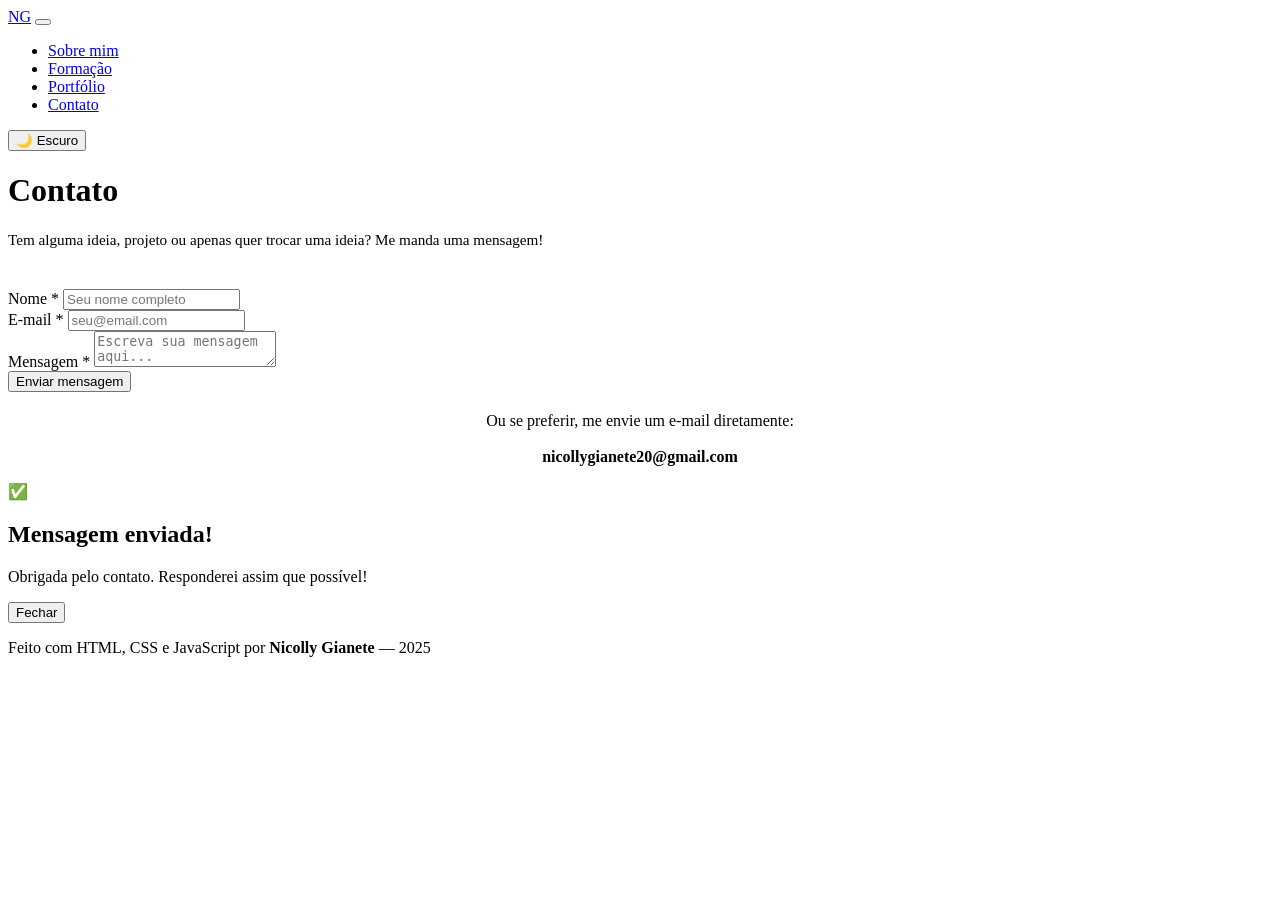
==== contato.html @ 5b88a926 "Add files via upload" ====
<!DOCTYPE html>
<html lang="pt-br">
<head>
  <meta charset="UTF-8">
  <!-- Responsividade em dispositivos móveis -->
  <meta name="viewport" content="width=device-width, initial-scale=1.0">
  <title>Nicolly Gianete | Contato</title>
  <!-- Folha de estilos externa -->
  <link rel="stylesheet" href="css/style.css">
</head>
<body>

  <!-- ========================================
       CABEÇALHO COM MENU DE NAVEGAÇÃO
       Mesmo menu em todas as páginas
       ======================================== -->
  <header>
    <div class="header-interno">

      <a href="sobre.html" class="logo-menu">NG</a>

      <!-- Botão hamburger (mobile) -->
      <button id="btn-menu" aria-label="Abrir menu">
        <span></span>
        <span></span>
        <span></span>
      </button>

      <nav>
        <ul>
          <li><a href="sobre.html">Sobre mim</a></li>
          <li><a href="formacao.html">Formação</a></li>
          <li><a href="portfolio.html">Portfólio</a></li>
          <li><a href="contato.html">Contato</a></li>
        </ul>
      </nav>

      <button id="btn-tema">🌙 Escuro</button>

    </div>
  </header>

  <!-- ========================================
       CONTEÚDO PRINCIPAL — CONTATO
       ======================================== -->
  <main>
    <div class="container">

      <h1 class="titulo-secao">Contato</h1>
      <div class="linha-divisora"></div>

      <p style="color: var(--cor-texto-suave); margin-bottom: 40px; font-size: 0.95rem;">
        Tem alguma ideia, projeto ou apenas quer trocar uma ideia? 
        Me manda uma mensagem!
      </p>

      <!-- ----------------------------------------
           FORMULÁRIO DE CONTATO
           Validação feita em JavaScript (contato.js)
           ---------------------------------------- -->
      <div class="form-contato">

        <!-- O atributo action está vazio pois o envio é simulado por JS -->
        <form id="form-contato" novalidate>

          <!-- Campo: Nome -->
          <div class="form-grupo">
            <label for="campo-nome">Nome *</label>
            <input
              type="text"
              id="campo-nome"
              name="nome"
              placeholder="Seu nome completo"
              autocomplete="name"
            >
            <!-- Mensagem de erro — exibida via JS se inválido -->
            <span class="msg-erro" id="erro-nome"></span>
          </div>

          <!-- Campo: E-mail -->
          <div class="form-grupo">
            <label for="campo-email">E-mail *</label>
            <input
              type="email"
              id="campo-email"
              name="email"
              placeholder="seu@email.com"
              autocomplete="email"
            >
            <!-- Mensagem de erro — exibida via JS se inválido -->
            <span class="msg-erro" id="erro-email"></span>
          </div>

          <!-- Campo: Mensagem -->
          <div class="form-grupo">
            <label for="campo-mensagem">Mensagem *</label>
            <textarea
              id="campo-mensagem"
              name="mensagem"
              placeholder="Escreva sua mensagem aqui..."
            ></textarea>
            <!-- Mensagem de erro — exibida via JS se inválido -->
            <span class="msg-erro" id="erro-mensagem"></span>
          </div>

          <!-- Botão de envio -->
          <button type="submit" class="btn-enviar">Enviar mensagem</button>

        </form>
      </div>

      <!-- Informação de e-mail direto -->
      <div class="card" style="margin-top: 20px; text-align: center;">
        <p class="card-texto">
          Ou se preferir, me envie um e-mail diretamente:
          <br><br>
          <a href="mailto:nicollygianete20@gmail.com" style="color: var(--cor-destaque); text-decoration: none; font-weight: 600;">
            nicollygianete20@gmail.com
          </a>
        </p>
      </div>

    </div>
  </main>

  <!-- ========================================
       MODAL DE CONFIRMAÇÃO DE ENVIO
       Exibido pelo JavaScript após envio válido
       ======================================== -->
  <div class="modal-overlay" id="modal-sucesso" role="dialog" aria-modal="true">
    <div class="modal-caixa">
      <div class="modal-icone">✅</div>
      <h2 class="modal-titulo">Mensagem enviada!</h2>
      <p class="modal-texto">
        Obrigada pelo contato. Responderei assim que possível!
      </p>
      <button class="btn-fechar-modal" id="btn-fechar-modal">Fechar</button>
    </div>
  </div>

  <!-- ========================================
       RODAPÉ
       ======================================== -->
  <footer>
    <p>Feito com HTML, CSS e JavaScript por <strong>Nicolly Gianete</strong> — 2025</p>
  </footer>

  <!-- Script principal (menu + tema) -->
  <script src="js/main.js"></script>
  <!-- Script específico desta página: validação do formulário -->
  <script src="js/contato.js"></script>

</body>
</html>
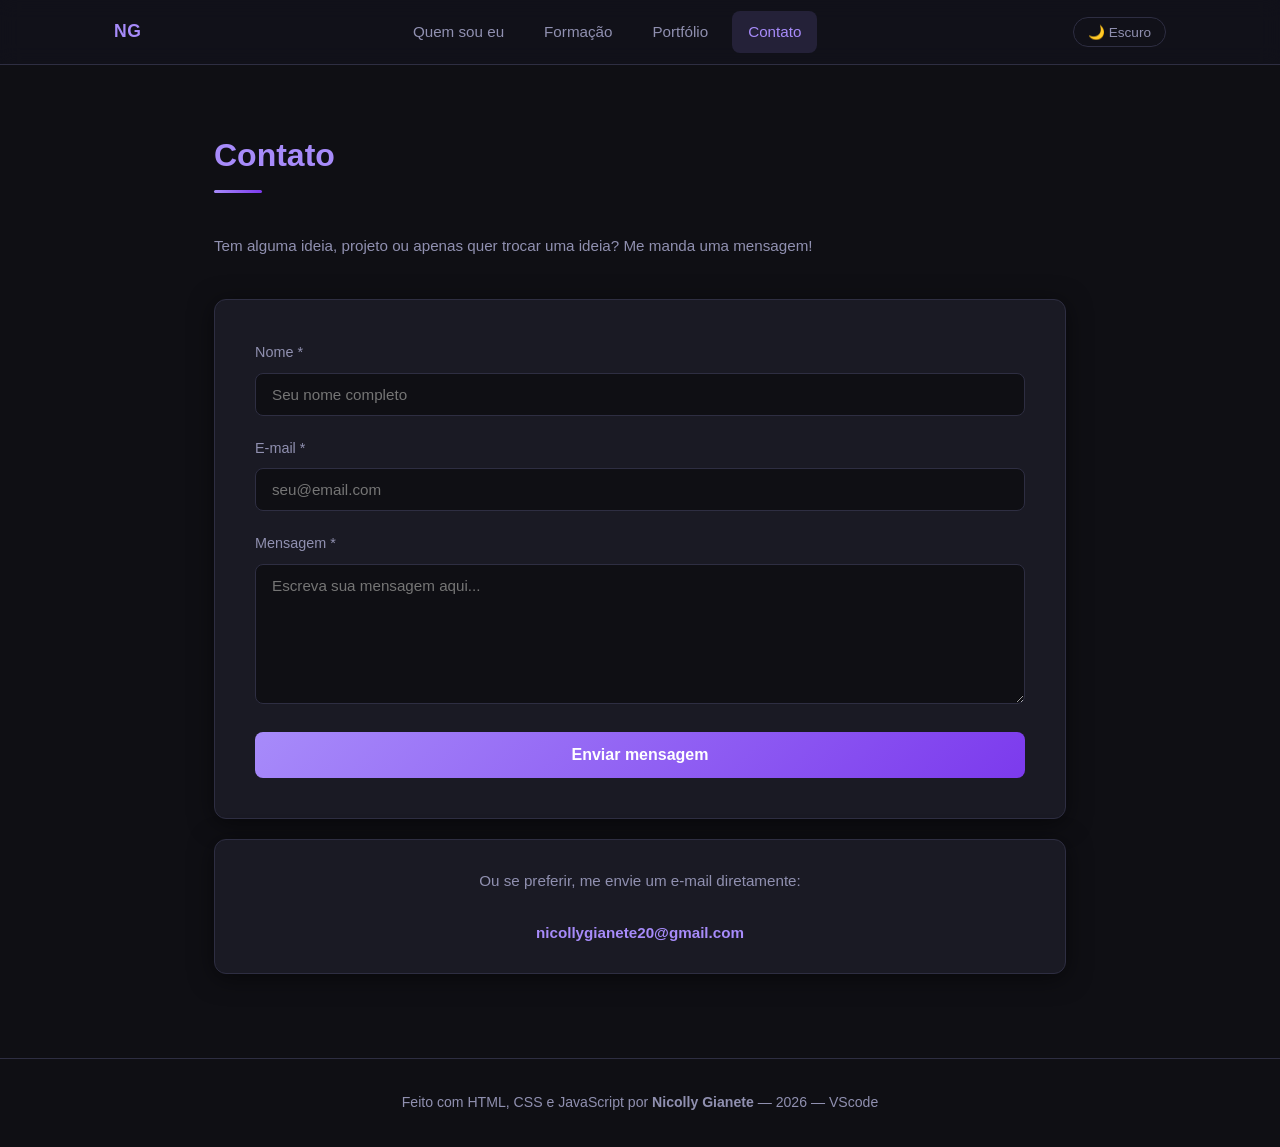
==== commit 0fc663d2: "Refactor comments" ====
--- a/contato.html
+++ b/contato.html
@@ -10,10 +10,7 @@
 </head>
 <body>
 
-  <!-- ========================================
-       CABEÇALHO COM MENU DE NAVEGAÇÃO
-       Mesmo menu em todas as páginas
-       ======================================== -->
+  <!-- CABEÇALHO COM MENU DE NAVEGAÇÃO -->
   <header>
     <div class="header-interno">
 
@@ -28,21 +25,19 @@
 
       <nav>
         <ul>
-          <li><a href="sobre.html">Sobre mim</a></li>
+          <li><a href="sobre.html">Quem sou eu</a></li>
           <li><a href="formacao.html">Formação</a></li>
           <li><a href="portfolio.html">Portfólio</a></li>
           <li><a href="contato.html">Contato</a></li>
         </ul>
       </nav>
 
-      <button id="btn-tema">🌙 Escuro</button>
+      <button id="btn-tema">Escuro</button>
 
     </div>
   </header>
 
-  <!-- ========================================
-       CONTEÚDO PRINCIPAL — CONTATO
-       ======================================== -->
+  <!-- CONTEÚDO PRINCIPAL — CONTATO -->
   <main>
     <div class="container">
 
@@ -54,13 +49,10 @@
         Me manda uma mensagem!
       </p>
 
-      <!-- ----------------------------------------
-           FORMULÁRIO DE CONTATO
-           Validação feita em JavaScript (contato.js)
-           ---------------------------------------- -->
+      <!-- FORMULÁRIO DE CONTATO -->
       <div class="form-contato">
 
-        <!-- O atributo action está vazio pois o envio é simulado por JS -->
+        <!-- O atributo action está vazio pois o envio é simulado -->
         <form id="form-contato" novalidate>
 
           <!-- Campo: Nome -->
@@ -123,13 +115,9 @@
     </div>
   </main>
 
-  <!-- ========================================
-       MODAL DE CONFIRMAÇÃO DE ENVIO
-       Exibido pelo JavaScript após envio válido
-       ======================================== -->
+  <!-- CONFIRMAÇÃO DE ENVIO -->
   <div class="modal-overlay" id="modal-sucesso" role="dialog" aria-modal="true">
     <div class="modal-caixa">
-      <div class="modal-icone">✅</div>
       <h2 class="modal-titulo">Mensagem enviada!</h2>
       <p class="modal-texto">
         Obrigada pelo contato. Responderei assim que possível!
@@ -138,11 +126,9 @@
     </div>
   </div>
 
-  <!-- ========================================
-       RODAPÉ
-       ======================================== -->
+  <!-- RODAPÉ -->
   <footer>
-    <p>Feito com HTML, CSS e JavaScript por <strong>Nicolly Gianete</strong> — 2025</p>
+    <p>Feito com HTML, CSS e JavaScript por <strong>Nicolly Gianete</strong> — 2026 — VScode</p>
   </footer>
 
   <!-- Script principal (menu + tema) -->
--- a/css/style.css
+++ b/css/style.css
@@ -0,0 +1,630 @@
+/* ========================================
+   PORTFÓLIO - NICOLLY GIANETE
+   style.css — Estilos globais e variáveis
+   ======================================== */
+
+/* --- Variáveis CSS (tema escuro padrão) --- */
+:root {
+  --cor-fundo: #0f0f14;
+  --cor-fundo-card: #1a1a24;
+  --cor-fundo-menu: #12121aee;
+  --cor-destaque: #a78bfa;       /* lilás suave */
+  --cor-destaque-2: #7c3aed;     /* lilás mais escuro para gradientes */
+  --cor-texto: #e8e8f0;
+  --cor-texto-suave: #9090b0;
+  --cor-borda: #2e2e42;
+  --cor-hover: #a78bfa22;
+  --sombra: 0 4px 24px rgba(0,0,0,0.5);
+  --raio: 12px;
+  --transicao: 0.3s ease;
+}
+
+/* --- Tema claro (ativado via JS) --- */
+body.tema-claro {
+  --cor-fundo: #f4f4f8;
+  --cor-fundo-card: #ffffff;
+  --cor-fundo-menu: #ffffffee;
+  --cor-destaque: #7c3aed;
+  --cor-destaque-2: #a78bfa;
+  --cor-texto: #1a1a2e;
+  --cor-texto-suave: #5a5a7a;
+  --cor-borda: #dddde8;
+  --cor-hover: #7c3aed18;
+  --sombra: 0 4px 24px rgba(0,0,0,0.1);
+}
+
+/* --- Reset básico --- */
+* {
+  box-sizing: border-box;
+  margin: 0;
+  padding: 0;
+}
+
+/* --- Base --- */
+html {
+  scroll-behavior: smooth;
+}
+
+body {
+  background-color: var(--cor-fundo);
+  color: var(--cor-texto);
+  font-family: 'Segoe UI', Arial, sans-serif;
+  font-size: 16px;
+  line-height: 1.7;
+  transition: background-color var(--transicao), color var(--transicao);
+}
+
+/* ========================================
+   MENU DE NAVEGAÇÃO
+   ======================================== */
+header {
+  position: fixed;
+  top: 0;
+  left: 0;
+  width: 100%;
+  background-color: var(--cor-fundo-menu);
+  backdrop-filter: blur(10px);
+  border-bottom: 1px solid var(--cor-borda);
+  z-index: 1000;
+  transition: background-color var(--transicao);
+}
+
+/* Container interno do header */
+.header-interno {
+  max-width: 1100px;
+  margin: 0 auto;
+  padding: 0 24px;
+  display: flex;
+  align-items: center;
+  justify-content: space-between;
+  height: 64px;
+}
+
+/* Logo/nome no menu */
+.logo-menu {
+  font-size: 1.1rem;
+  font-weight: 700;
+  color: var(--cor-destaque);
+  text-decoration: none;
+  letter-spacing: 0.5px;
+}
+
+/* Lista de navegação */
+nav ul {
+  list-style-type: none;
+  display: flex;
+  gap: 8px;
+}
+
+/* Links do menu */
+nav ul li a {
+  display: block;
+  color: var(--cor-texto-suave);
+  text-decoration: none;
+  padding: 8px 16px;
+  border-radius: 8px;
+  font-size: 0.95rem;
+  transition: color var(--transicao), background-color var(--transicao);
+}
+
+/* Hover nos links */
+nav ul li a:hover,
+nav ul li a.ativo {
+  color: var(--cor-destaque);
+  background-color: var(--cor-hover);
+}
+
+/* Botão tema claro/escuro */
+#btn-tema {
+  background: none;
+  border: 1px solid var(--cor-borda);
+  color: var(--cor-texto-suave);
+  padding: 6px 14px;
+  border-radius: 20px;
+  cursor: pointer;
+  font-size: 0.85rem;
+  transition: all var(--transicao);
+  white-space: nowrap;
+}
+
+#btn-tema:hover {
+  border-color: var(--cor-destaque);
+  color: var(--cor-destaque);
+}
+
+/* Botão hamburger (mobile) */
+#btn-menu {
+  display: none;
+  background: none;
+  border: none;
+  cursor: pointer;
+  flex-direction: column;
+  gap: 5px;
+  padding: 4px;
+}
+
+#btn-menu span {
+  display: block;
+  width: 24px;
+  height: 2px;
+  background-color: var(--cor-texto);
+  border-radius: 2px;
+  transition: all var(--transicao);
+}
+
+/* ========================================
+   LAYOUT GERAL DAS PÁGINAS
+   ======================================== */
+
+/* Espaço para o header fixo */
+main {
+  padding-top: 64px;
+}
+
+/* Container central */
+.container {
+  max-width: 900px;
+  margin: 0 auto;
+  padding: 64px 24px;
+}
+
+/* Título da seção */
+.titulo-secao {
+  font-size: 2rem;
+  font-weight: 700;
+  color: var(--cor-destaque);
+  margin-bottom: 8px;
+}
+
+/* Subtítulo / divisor */
+.linha-divisora {
+  width: 48px;
+  height: 3px;
+  background: linear-gradient(90deg, var(--cor-destaque), var(--cor-destaque-2));
+  border-radius: 2px;
+  margin-bottom: 40px;
+}
+
+/* ========================================
+   HERO (SEÇÃO INICIAL — SOBRE MIM)
+   ======================================== */
+.hero {
+  min-height: calc(100vh - 64px);
+  display: flex;
+  align-items: center;
+  padding: 64px 24px;
+}
+
+.hero-interno {
+  max-width: 900px;
+  margin: 0 auto;
+  width: 100%;
+}
+
+/* Saudação pequena */
+.hero-saudacao {
+  font-size: 1rem;
+  color: var(--cor-destaque);
+  letter-spacing: 2px;
+  text-transform: uppercase;
+  margin-bottom: 16px;
+}
+
+/* Nome principal */
+.hero-nome {
+  font-size: clamp(2.5rem, 6vw, 4rem);
+  font-weight: 800;
+  line-height: 1.1;
+  margin-bottom: 16px;
+  color: var(--cor-texto);
+}
+
+/* Destaque no nome */
+.hero-nome span {
+  color: var(--cor-destaque);
+}
+
+/* Descrição */
+.hero-descricao {
+  font-size: 1.1rem;
+  color: var(--cor-texto-suave);
+  max-width: 540px;
+  margin-bottom: 32px;
+}
+
+/* Tags de hobbies */
+.hero-tags {
+  display: flex;
+  flex-wrap: wrap;
+  gap: 10px;
+  margin-bottom: 40px;
+}
+
+.tag {
+  background-color: var(--cor-fundo-card);
+  border: 1px solid var(--cor-borda);
+  color: var(--cor-texto-suave);
+  padding: 6px 16px;
+  border-radius: 20px;
+  font-size: 0.88rem;
+  transition: all var(--transicao);
+}
+
+.tag:hover {
+  border-color: var(--cor-destaque);
+  color: var(--cor-destaque);
+}
+
+/* Botão CTA */
+.btn-primario {
+  display: inline-block;
+  background: linear-gradient(135deg, var(--cor-destaque), var(--cor-destaque-2));
+  color: #fff;
+  padding: 14px 32px;
+  border-radius: 8px;
+  text-decoration: none;
+  font-weight: 600;
+  font-size: 0.95rem;
+  transition: opacity var(--transicao), transform var(--transicao);
+}
+
+.btn-primario:hover {
+  opacity: 0.88;
+  transform: translateY(-2px);
+}
+
+/* ========================================
+   CARDS GENÉRICOS
+   ======================================== */
+.card {
+  background-color: var(--cor-fundo-card);
+  border: 1px solid var(--cor-borda);
+  border-radius: var(--raio);
+  padding: 28px 32px;
+  margin-bottom: 20px;
+  box-shadow: var(--sombra);
+  transition: border-color var(--transicao), transform var(--transicao);
+}
+
+.card:hover {
+  border-color: var(--cor-destaque);
+  transform: translateY(-3px);
+}
+
+.card-titulo {
+  font-size: 1.1rem;
+  font-weight: 700;
+  color: var(--cor-texto);
+  margin-bottom: 6px;
+}
+
+.card-subtitulo {
+  font-size: 0.9rem;
+  color: var(--cor-destaque);
+  margin-bottom: 8px;
+}
+
+.card-texto {
+  font-size: 0.95rem;
+  color: var(--cor-texto-suave);
+}
+
+/* Badge de status */
+.badge {
+  display: inline-block;
+  font-size: 0.78rem;
+  padding: 3px 12px;
+  border-radius: 20px;
+  font-weight: 600;
+  margin-top: 10px;
+}
+
+.badge-concluido {
+  background-color: #16a34a22;
+  color: #4ade80;
+  border: 1px solid #4ade8044;
+}
+
+.badge-andamento {
+  background-color: var(--cor-hover);
+  color: var(--cor-destaque);
+  border: 1px solid var(--cor-destaque);
+}
+
+/* ========================================
+   FORMAÇÃO — GRID
+   ======================================== */
+.grid-2 {
+  display: grid;
+  grid-template-columns: repeat(2, 1fr);
+  gap: 20px;
+}
+
+/* ========================================
+   PORTFÓLIO — CARDS DE PROJETO
+   ======================================== */
+.card-projeto {
+  background-color: var(--cor-fundo-card);
+  border: 1px solid var(--cor-borda);
+  border-radius: var(--raio);
+  padding: 32px;
+  box-shadow: var(--sombra);
+  transition: border-color var(--transicao), transform var(--transicao);
+}
+
+.card-projeto:hover {
+  border-color: var(--cor-destaque);
+  transform: translateY(-4px);
+}
+
+.projeto-icone {
+  font-size: 2rem;
+  margin-bottom: 16px;
+}
+
+.projeto-titulo {
+  font-size: 1.2rem;
+  font-weight: 700;
+  color: var(--cor-texto);
+  margin-bottom: 10px;
+}
+
+.projeto-descricao {
+  font-size: 0.95rem;
+  color: var(--cor-texto-suave);
+  margin-bottom: 20px;
+}
+
+/* Link do projeto */
+.btn-projeto {
+  display: inline-block;
+  color: var(--cor-destaque);
+  text-decoration: none;
+  font-size: 0.9rem;
+  font-weight: 600;
+  border: 1px solid var(--cor-destaque);
+  padding: 8px 20px;
+  border-radius: 8px;
+  transition: all var(--transicao);
+}
+
+.btn-projeto:hover {
+  background-color: var(--cor-destaque);
+  color: #fff;
+}
+
+.btn-projeto.em-breve {
+  opacity: 0.5;
+  cursor: default;
+  pointer-events: none;
+}
+
+/* ========================================
+   FORMULÁRIO DE CONTATO
+   ======================================== */
+.form-contato {
+  background-color: var(--cor-fundo-card);
+  border: 1px solid var(--cor-borda);
+  border-radius: var(--raio);
+  padding: 40px;
+  box-shadow: var(--sombra);
+}
+
+/* Grupos de campo */
+.form-grupo {
+  margin-bottom: 20px;
+}
+
+.form-grupo label {
+  display: block;
+  font-size: 0.9rem;
+  color: var(--cor-texto-suave);
+  margin-bottom: 8px;
+  font-weight: 500;
+}
+
+/* Inputs e textarea */
+.form-grupo input,
+.form-grupo textarea {
+  width: 100%;
+  background-color: var(--cor-fundo);
+  border: 1px solid var(--cor-borda);
+  border-radius: 8px;
+  color: var(--cor-texto);
+  padding: 12px 16px;
+  font-size: 0.95rem;
+  font-family: inherit;
+  transition: border-color var(--transicao);
+  outline: none;
+}
+
+.form-grupo input:focus,
+.form-grupo textarea:focus {
+  border-color: var(--cor-destaque);
+}
+
+/* Estado de erro */
+.form-grupo input.erro,
+.form-grupo textarea.erro {
+  border-color: #f87171;
+}
+
+.msg-erro {
+  font-size: 0.82rem;
+  color: #f87171;
+  margin-top: 5px;
+  display: none;
+}
+
+.form-grupo textarea {
+  resize: vertical;
+  min-height: 140px;
+}
+
+/* Botão enviar */
+.btn-enviar {
+  width: 100%;
+  background: linear-gradient(135deg, var(--cor-destaque), var(--cor-destaque-2));
+  color: #fff;
+  border: none;
+  padding: 14px;
+  border-radius: 8px;
+  font-size: 1rem;
+  font-weight: 600;
+  cursor: pointer;
+  transition: opacity var(--transicao), transform var(--transicao);
+}
+
+.btn-enviar:hover {
+  opacity: 0.88;
+  transform: translateY(-2px);
+}
+
+/* Modal de sucesso */
+.modal-overlay {
+  display: none;
+  position: fixed;
+  inset: 0;
+  background-color: rgba(0,0,0,0.7);
+  z-index: 2000;
+  align-items: center;
+  justify-content: center;
+}
+
+.modal-overlay.ativo {
+  display: flex;
+}
+
+.modal-caixa {
+  background-color: var(--cor-fundo-card);
+  border: 1px solid var(--cor-destaque);
+  border-radius: var(--raio);
+  padding: 48px 40px;
+  max-width: 420px;
+  width: 90%;
+  text-align: center;
+  box-shadow: var(--sombra);
+}
+
+.modal-icone {
+  font-size: 2.5rem;
+  margin-bottom: 16px;
+}
+
+.modal-titulo {
+  font-size: 1.3rem;
+  font-weight: 700;
+  color: var(--cor-texto);
+  margin-bottom: 8px;
+}
+
+.modal-texto {
+  color: var(--cor-texto-suave);
+  margin-bottom: 24px;
+}
+
+.btn-fechar-modal {
+  background: linear-gradient(135deg, var(--cor-destaque), var(--cor-destaque-2));
+  color: #fff;
+  border: none;
+  padding: 10px 28px;
+  border-radius: 8px;
+  cursor: pointer;
+  font-size: 0.95rem;
+  font-weight: 600;
+  transition: opacity var(--transicao);
+}
+
+.btn-fechar-modal:hover {
+  opacity: 0.85;
+}
+
+/* ========================================
+   RODAPÉ
+   ======================================== */
+footer {
+  border-top: 1px solid var(--cor-borda);
+  text-align: center;
+  padding: 32px 24px;
+  color: var(--cor-texto-suave);
+  font-size: 0.88rem;
+}
+
+footer a {
+  color: var(--cor-destaque);
+  text-decoration: none;
+}
+
+footer a:hover {
+  text-decoration: underline;
+}
+
+/* ========================================
+   RESPONSIVIDADE — MEDIA QUERIES
+   ======================================== */
+
+/* Tablet e menores */
+@media screen and (max-width: 768px) {
+
+  /* Menu hamburger aparece */
+  #btn-menu {
+    display: flex;
+  }
+
+  /* Nav some por padrão no mobile */
+  nav {
+    display: none;
+    position: absolute;
+    top: 64px;
+    left: 0;
+    width: 100%;
+    background-color: var(--cor-fundo-menu);
+    border-bottom: 1px solid var(--cor-borda);
+    padding: 16px 0;
+  }
+
+  /* Nav visível quando aberto */
+  nav.aberto {
+    display: block;
+  }
+
+  nav ul {
+    flex-direction: column;
+    gap: 0;
+  }
+
+  nav ul li a {
+    padding: 14px 24px;
+    border-radius: 0;
+  }
+
+  /* Grid de formação vira 1 coluna */
+  .grid-2 {
+    grid-template-columns: 1fr;
+  }
+
+  /* Form com menos padding */
+  .form-contato {
+    padding: 28px 20px;
+  }
+
+  /* Hero com font menor */
+  .hero-nome {
+    font-size: 2.2rem;
+  }
+}
+
+/* Celular pequeno */
+@media screen and (max-width: 480px) {
+  .container {
+    padding: 48px 16px;
+  }
+
+  .card {
+    padding: 20px 18px;
+  }
+
+  .titulo-secao {
+    font-size: 1.6rem;
+  }
+}
